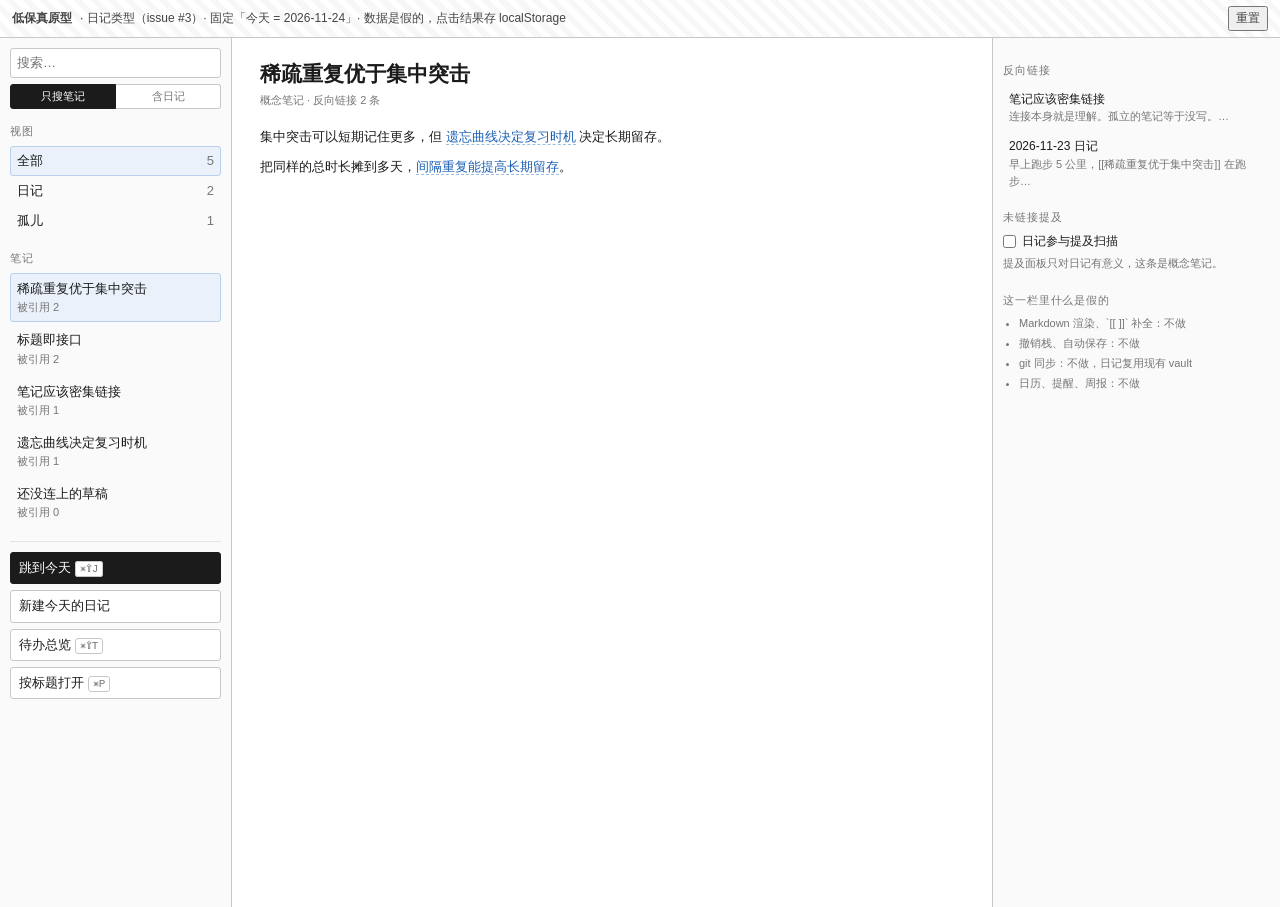
==== prototype/journal/index.html @ 6773c8c7 "prototype: 日记类型的低保真 Web 原型（issue #3） 三个文件 + 一份走查说明，纯静态、零依赖，用来在写 Swift 之前确认交互方向。  已经能点的： - 日记独立范围、今天跳" ====
<!DOCTYPE html>
<html lang="zh-CN">
<head>
<meta charset="utf-8">
<title>Silvics 日记 · 低保真原型</title>
<link rel="stylesheet" href="style.css">
</head>
<body>

<div class="banner">
  <strong>低保真原型</strong> · 日记类型（issue #3）· 固定「今天 = 2026-11-24」· 数据是假的，点击结果存 localStorage
  <button id="btn-reset" class="ghost">重置</button>
</div>

<div class="app">

  <!-- 左栏 -->
  <aside class="col col-left">
    <div class="search">
      <input id="search" type="text" placeholder="搜索…">
      <div class="seg" id="search-scope">
        <button data-scope="notes">只搜笔记</button>
        <button data-scope="all">含日记</button>
      </div>
    </div>

    <div class="group">
      <div class="group-title">视图</div>
      <button class="row" id="scope-all" data-scope="all">
        <span>全部</span><span class="num" id="count-all">0</span>
      </button>
      <button class="row" id="scope-journal" data-scope="journal">
        <span>日记</span><span class="num" id="count-journal">0</span>
      </button>
      <button class="row" id="scope-orphan" data-scope="orphan">
        <span>孤儿</span><span class="num" id="count-orphan">0</span>
      </button>
    </div>

    <div class="group grow">
      <div class="group-title" id="list-title">笔记</div>
      <div id="list" class="list"></div>
    </div>

    <div class="actions">
      <button id="btn-today" class="primary">跳到今天 <kbd>⌘⇧J</kbd></button>
      <button id="btn-new-today">新建今天的日记</button>
      <button id="btn-todos">待办总览 <kbd>⌘⇧T</kbd></button>
      <button id="btn-quickopen">按标题打开 <kbd>⌘P</kbd></button>
    </div>
  </aside>

  <!-- 中栏 -->
  <main class="col col-mid" id="editor"></main>

  <!-- 右栏 -->
  <aside class="col col-right">
    <div class="group">
      <div class="group-title">反向链接</div>
      <div id="backlinks" class="list small"></div>
    </div>

    <div class="group">
      <div class="group-title">未链接提及</div>
      <label class="switch">
        <input type="checkbox" id="toggle-journal-mentions">
        <span>日记参与提及扫描</span>
      </label>
      <div class="hint" id="mention-hint"></div>
      <div id="mentions" class="list small"></div>
    </div>

    <div class="group grow">
      <div class="group-title">这一栏里什么是假的</div>
      <ul class="fake">
        <li>Markdown 渲染、`[[ ]]` 补全：不做</li>
        <li>撤销栈、自动保存：不做</li>
        <li>git 同步：不做，日记复用现有 vault</li>
        <li>日历、提醒、周报：不做</li>
      </ul>
    </div>
  </aside>
</div>

<!-- 新建今天的日记 -->
<div class="overlay" id="modal-new" hidden>
  <div class="dialog">
    <h3>新建今天的日记 <span class="muted">2026-11-24</span></h3>

    <div class="field">
      <div class="field-label">模块（模板来自 vault/templates/）</div>
      <div id="module-picker" class="checks"></div>
    </div>

    <div class="field">
      <div class="field-label">承接预览</div>
      <div id="carry-preview" class="preview"></div>
    </div>

    <div class="dialog-actions">
      <button id="modal-new-cancel" class="ghost">取消</button>
      <button id="modal-new-confirm" class="primary">创建</button>
    </div>
  </div>
</div>

<!-- 待办总览 -->
<div class="overlay" id="modal-todos" hidden>
  <div class="dialog wide">
    <h3>待办总览 <span class="muted">跨全部日记聚合，取最近一天的状态</span></h3>
    <div id="todo-list" class="list"></div>
    <div class="dialog-actions">
      <button id="modal-todos-close" class="ghost">关闭</button>
    </div>
  </div>
</div>

<!-- 按标题打开 -->
<div class="overlay" id="modal-quick" hidden>
  <div class="dialog">
    <h3>按标题打开 <span class="muted">日记不在此列表</span></h3>
    <input id="quick-input" type="text" placeholder="输入标题…">
    <div id="quick-list" class="list"></div>
    <div class="dialog-actions">
      <button id="modal-quick-close" class="ghost">关闭</button>
    </div>
  </div>
</div>

<div id="toast" class="toast" hidden></div>

<script src="app.js"></script>
</body>
</html>
---- prototype/journal/style.css ----
/* 低保真线框：只用灰线、黑字、一个强调色。
   不模拟 macOS 观感，避免评审被"好不好看"带偏。 */

:root {
  --line: #c8c8c8;
  --line-soft: #e4e4e4;
  --ink: #1b1b1b;
  --muted: #767676;
  --bg: #ffffff;
  --panel: #fafafa;
  --accent: #1a5fb4;
  --warn: #a8590b;
  --ok: #2f6f3e;
}

* { box-sizing: border-box; }

html, body {
  margin: 0;
  height: 100%;
  color: var(--ink);
  background: var(--bg);
  font: 13px/1.55 -apple-system, "PingFang SC", "Helvetica Neue", sans-serif;
}

button { font: inherit; color: inherit; cursor: pointer; }
kbd {
  font: 11px/1 ui-monospace, monospace;
  border: 1px solid var(--line);
  border-radius: 3px;
  padding: 1px 4px;
  color: var(--muted);
  background: #fff;
}

/* 顶部说明条 */
.banner {
  display: flex;
  align-items: center;
  gap: 8px;
  padding: 6px 12px;
  border-bottom: 1px solid var(--line);
  background: repeating-linear-gradient(45deg, #fff, #fff 6px, #f7f7f7 6px, #f7f7f7 12px);
  font-size: 12px;
  color: #444;
}
.banner .ghost { margin-left: auto; }

/* 三栏 */
.app {
  display: grid;
  grid-template-columns: 232px minmax(0, 1fr) 288px;
  height: calc(100% - 31px);
}

.col {
  min-height: 0;
  overflow: auto;
  padding: 10px;
}
.col-left { border-right: 1px solid var(--line); background: var(--panel); }
.col-mid { padding: 22px 28px; }
.col-right { border-left: 1px solid var(--line); background: var(--panel); }

/* 左栏 */
.search input {
  width: 100%;
  padding: 4px 6px;
  border: 1px solid var(--line);
  border-radius: 3px;
  font: inherit;
}
.seg { display: flex; margin: 6px 0 0; }
.seg button {
  flex: 1;
  padding: 3px 0;
  border: 1px solid var(--line);
  background: #fff;
  font-size: 11px;
  color: var(--muted);
}
.seg button:first-child { border-radius: 3px 0 0 3px; }
.seg button:last-child { border-radius: 0 3px 3px 0; border-left: none; }
.seg button.on { background: var(--ink); color: #fff; border-color: var(--ink); }

.group { margin-top: 14px; }
.group.grow { flex: 1; }
.group-title {
  font-size: 11px;
  letter-spacing: .08em;
  text-transform: uppercase;
  color: var(--muted);
  margin-bottom: 6px;
}

.row {
  display: flex;
  justify-content: space-between;
  width: 100%;
  padding: 4px 6px;
  border: 1px solid transparent;
  border-radius: 3px;
  background: none;
  text-align: left;
}
.row:hover { border-color: var(--line-soft); }
.row.on { background: #eaf1fb; border-color: #b9d0ee; }
.num { color: var(--muted); font-variant-numeric: tabular-nums; }

.list { display: flex; flex-direction: column; gap: 2px; }
.list .item {
  display: block;
  width: 100%;
  padding: 5px 6px;
  border: 1px solid transparent;
  border-radius: 3px;
  background: none;
  text-align: left;
}
.list .item:hover { border-color: var(--line-soft); }
.list .item.on { border-color: #b9d0ee; background: #eaf1fb; }
.list .item .sub { display: block; color: var(--muted); font-size: 11px; }
.list.small .item { padding: 4px 5px; font-size: 12px; }

.list .item.journal .date { font-family: ui-monospace, monospace; }
.list .item .dot {
  display: inline-block;
  width: 5px; height: 5px;
  border-radius: 50%;
  background: var(--warn);
  margin-left: 6px;
  vertical-align: middle;
}

.actions {
  display: flex;
  flex-direction: column;
  gap: 6px;
  margin-top: 14px;
  padding-top: 10px;
  border-top: 1px solid var(--line-soft);
}
.actions button, .dialog-actions button {
  padding: 5px 8px;
  border: 1px solid var(--line);
  border-radius: 3px;
  background: #fff;
  text-align: left;
}
.actions button.primary, .dialog-actions button.primary {
  background: var(--ink);
  border-color: var(--ink);
  color: #fff;
}
.actions button.ghost, .dialog-actions button.ghost { color: var(--muted); }

/* 中栏：笔记 */
.note-head { margin-bottom: 18px; }
.note-head h1 { font-size: 21px; margin: 0 0 4px; line-height: 1.35; }
.note-meta { color: var(--muted); font-size: 11px; }
.note-body p { margin: 0 0 10px; max-width: 62ch; }
.wikilink { color: var(--accent); border-bottom: 1px dashed #9dbde3; cursor: pointer; }

/* 中栏：日记 */
.journal-head {
  display: flex;
  align-items: baseline;
  gap: 10px;
  padding-bottom: 10px;
  border-bottom: 1px solid var(--line);
  margin-bottom: 18px;
}
.journal-head h1 {
  font-size: 19px;
  margin: 0;
  font-family: ui-monospace, monospace;
}
.journal-head .wkd { color: var(--muted); }
.journal-head .tag {
  margin-left: auto;
  font-size: 11px;
  color: var(--muted);
  border: 1px dashed var(--line);
  padding: 2px 6px;
  border-radius: 3px;
}

.section { margin-bottom: 20px; }
.section h2 {
  font-size: 13px;
  margin: 0 0 6px;
  letter-spacing: .04em;
}
.section h2 .src { color: var(--warn); font-weight: normal; }
.section ul { list-style: none; margin: 0; padding: 0; }
.section li {
  display: flex;
  gap: 7px;
  align-items: flex-start;
  padding: 2px 4px;
  border: 1px solid transparent;
  border-radius: 3px;
}
.section li.hit { border-color: var(--accent); background: #eaf1fb; }
.section li input { margin-top: 3px; }
.section li.done .text { color: var(--muted); text-decoration: line-through; }
.section p { margin: 0 0 8px; max-width: 62ch; }

.composer {
  display: flex;
  gap: 6px;
  margin-top: 22px;
  padding-top: 14px;
  border-top: 1px dashed var(--line);
}
.composer input {
  flex: 1;
  padding: 5px 7px;
  border: 1px solid var(--line);
  border-radius: 3px;
  font: inherit;
}
.composer button { padding: 5px 10px; border: 1px solid var(--line); border-radius: 3px; background: #fff; }

.empty {
  border: 1px dashed var(--line);
  border-radius: 4px;
  padding: 26px;
  text-align: center;
  color: var(--muted);
  max-width: 420px;
  margin: 40px auto;
}
.empty button { margin-top: 10px; }

/* 右栏 */
.switch { display: flex; align-items: center; gap: 6px; font-size: 12px; }
.switch input { margin: 0; }
.hint { color: var(--muted); font-size: 11px; margin: 4px 0 6px; }
.fake { margin: 0; padding-left: 16px; color: var(--muted); font-size: 11px; }
.fake li { margin-bottom: 3px; }

.callout {
  border-left: 3px solid var(--warn);
  background: #fdf6ec;
  padding: 6px 8px;
  font-size: 11.5px;
  margin: 10px 0;
  color: #6b4410;
}

/* 弹层 */
.overlay {
  position: fixed;
  inset: 0;
  background: rgba(0, 0, 0, .28);
  display: flex;
  align-items: center;
  justify-content: center;
  z-index: 20;
}
.overlay[hidden] { display: none; }
.dialog {
  width: 440px;
  max-height: 78vh;
  overflow: auto;
  background: #fff;
  border: 1px solid var(--line);
  border-radius: 4px;
  padding: 16px;
}
.dialog.wide { width: 560px; }
.dialog h3 { margin: 0 0 12px; font-size: 15px; }
.dialog h3 .muted { color: var(--muted); font-weight: normal; font-size: 12px; }
.dialog input[type=text] {
  width: 100%;
  padding: 5px 7px;
  border: 1px solid var(--line);
  border-radius: 3px;
  font: inherit;
  margin-bottom: 8px;
}
.field { margin-bottom: 14px; }
.field-label { font-size: 11px; color: var(--muted); margin-bottom: 5px; }
.checks { display: flex; flex-direction: column; gap: 3px; }
.checks label { display: flex; gap: 6px; align-items: center; }
.preview {
  border: 1px dashed var(--line);
  border-radius: 3px;
  padding: 8px;
  font-size: 12px;
  background: #fcfcfc;
  white-space: pre-wrap;
}
.dialog-actions { display: flex; justify-content: flex-end; gap: 8px; margin-top: 14px; }

/* 提示 */
.toast {
  position: fixed;
  left: 50%;
  bottom: 26px;
  transform: translateX(-50%);
  background: var(--ink);
  color: #fff;
  padding: 7px 12px;
  border-radius: 4px;
  font-size: 12px;
  z-index: 30;
  max-width: 70vw;
}
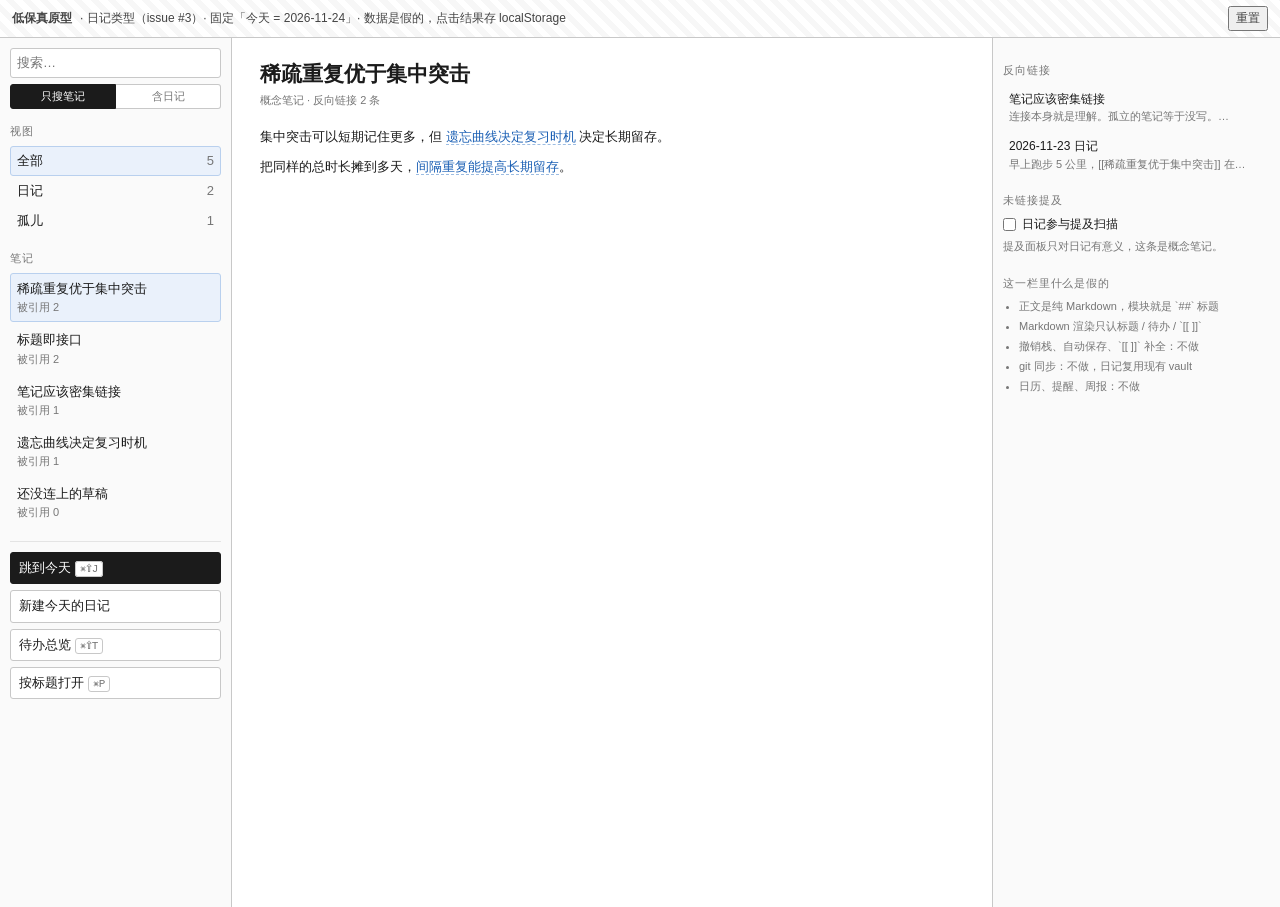
==== commit bff7f79d: "prototype: 日记改成「一份 Markdown 文本」，修掉模块里加不进内容的问题 v1 把日记做成了结构化字段（sections[].items[] + paras[]），模板段落是固定槽位" ====
--- a/prototype/journal/index.html
+++ b/prototype/journal/index.html
@@ -73,8 +73,9 @@
     <div class="group grow">
       <div class="group-title">这一栏里什么是假的</div>
       <ul class="fake">
-        <li>Markdown 渲染、`[[ ]]` 补全：不做</li>
-        <li>撤销栈、自动保存：不做</li>
+        <li>正文是纯 Markdown，模块就是 `##` 标题</li>
+        <li>Markdown 渲染只认标题 / 待办 / `[[ ]]`</li>
+        <li>撤销栈、自动保存、`[[ ]]` 补全：不做</li>
         <li>git 同步：不做，日记复用现有 vault</li>
         <li>日历、提醒、周报：不做</li>
       </ul>
--- a/prototype/journal/style.css
+++ b/prototype/journal/style.css
@@ -308,3 +308,61 @@
   z-index: 30;
   max-width: 70vw;
 }
+
+/* ---------- v2：单栏，源码 / 预览可切换 ---------- */
+
+.editor-bar {
+  display: flex;
+  align-items: center;
+  gap: 10px;
+  margin-bottom: 10px;
+  padding-bottom: 8px;
+  border-bottom: 1px solid var(--line-soft);
+}
+.editor-bar .seg { margin: 0; width: 132px; }
+.editor-bar button.ghost {
+  padding: 3px 8px;
+  border: 1px solid var(--line);
+  border-radius: 3px;
+  background: #fff;
+  font-size: 12px;
+}
+.editor-bar .caret-info { color: var(--muted); font-size: 11px; margin-left: auto; }
+
+/* 源码：日记正文就是一份 Markdown 纯文本 */
+#journal-src {
+  width: 100%;
+  min-height: 420px;
+  padding: 10px 12px;
+  border: 1px solid var(--line);
+  border-radius: 4px;
+  background: #fcfcfc;
+  font: 12.5px/1.7 ui-monospace, "SF Mono", Menlo, monospace;
+  color: var(--ink);
+  resize: vertical;
+  tab-size: 2;
+}
+
+/* 预览：同一份文本的渲染视图 */
+.preview-body { max-width: 68ch; }
+.preview-body h1, .preview-body h2, .preview-body h3 {
+  margin: 18px 0 6px;
+  font-size: 14px;
+}
+.preview-body h1 { font-size: 17px; }
+.preview-body h2 { font-size: 14px; }
+.preview-body h3 { font-size: 13px; color: var(--muted); }
+.preview-body h2 .src { color: var(--warn); font-weight: normal; }
+.preview-body p { margin: 0 0 10px; }
+.preview-body ul.todo { list-style: none; margin: 0 0 10px; padding: 0; }
+.preview-body ul.todo li {
+  display: flex;
+  gap: 7px;
+  align-items: flex-start;
+  padding: 2px 4px;
+  border: 1px solid transparent;
+  border-radius: 3px;
+}
+.preview-body ul.todo li.hit { border-color: var(--accent); background: #eaf1fb; }
+.preview-body ul.todo li.done span { color: var(--muted); text-decoration: line-through; }
+.preview-body ul.todo input { margin-top: 3px; }
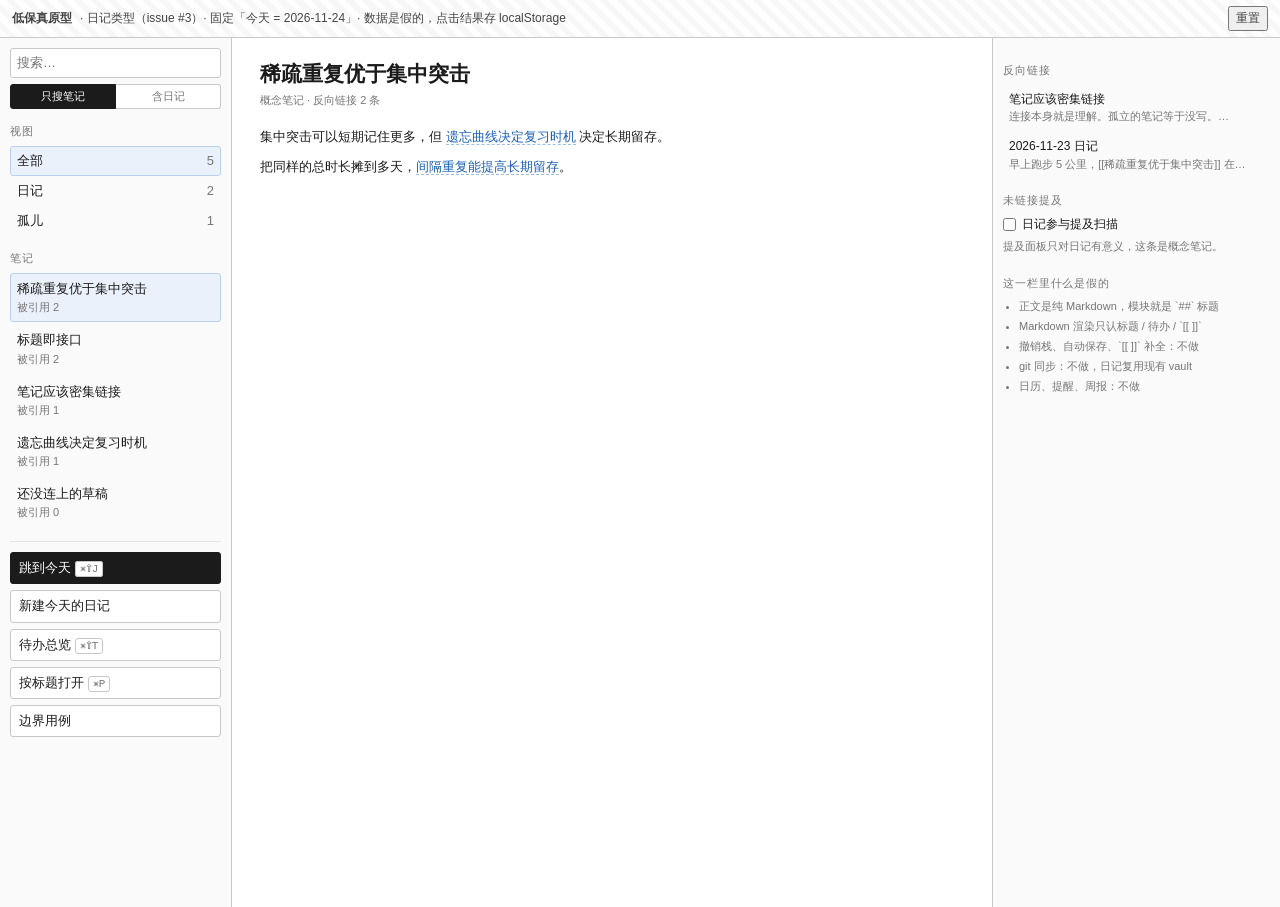
==== commit e5b3fcf3: "prototype: 日记编辑器改成 Typora 式混合模式，边界用例可一键跑 编辑层重做： - 文本是唯一真相，DOM 只是投影。只有光标所在行是真 contenteditable（显示原始 Ma" ====
--- a/prototype/journal/index.html
+++ b/prototype/journal/index.html
@@ -47,6 +47,7 @@
       <button id="btn-new-today">新建今天的日记</button>
       <button id="btn-todos">待办总览 <kbd>⌘⇧T</kbd></button>
       <button id="btn-quickopen">按标题打开 <kbd>⌘P</kbd></button>
+      <button id="btn-tests">边界用例 <span class="num" id="test-badge"></span></button>
     </div>
   </aside>
 
@@ -128,8 +129,29 @@
   </div>
 </div>
 
+<!-- 边界用例 -->
+<div class="overlay" id="modal-tests" hidden>
+  <div class="dialog wide">
+    <h3>边界用例 <span class="muted" id="test-summary"></span></h3>
+    <table class="tests">
+      <thead>
+        <tr><th>编号</th><th>用例</th><th>结果</th><th>说明</th></tr>
+      </thead>
+      <tbody id="test-body"></tbody>
+    </table>
+    <div class="manual">
+      <div class="field-label">需要人工在真机上确认（原型跑不了）</div>
+      <ul id="test-manual"></ul>
+    </div>
+    <div class="dialog-actions">
+      <button id="modal-tests-close" class="ghost">关闭</button>
+    </div>
+  </div>
+</div>
+
 <div id="toast" class="toast" hidden></div>
 
 <script src="app.js"></script>
+<script src="edgecases.js"></script>
 </body>
 </html>
--- a/prototype/journal/style.css
+++ b/prototype/journal/style.css
@@ -366,3 +366,81 @@
 .preview-body ul.todo li.hit { border-color: var(--accent); background: #eaf1fb; }
 .preview-body ul.todo li.done span { color: var(--muted); text-decoration: line-through; }
 .preview-body ul.todo input { margin-top: 3px; }
+
+/* ---------- v3：混合模式编辑器 ---------- */
+
+.doc {
+  border: 1px solid var(--line);
+  border-radius: 4px;
+  padding: 10px 12px;
+  min-height: 320px;
+  background: #fcfcfc;
+}
+.doc .line {
+  min-height: 1.55em;
+  padding: 1px 2px;
+  border: 1px solid transparent;
+  border-radius: 3px;
+  white-space: pre-wrap;
+  word-break: break-word;
+  cursor: text;
+}
+.doc .line:hover { border-color: var(--line-soft); }
+.doc .line.active {
+  border-color: #b9d0ee;
+  background: #fff;
+  outline: none;
+  font: 12.5px/1.6 ui-monospace, "SF Mono", Menlo, monospace;
+}
+.doc .line.h1 { font-size: 19px; font-weight: 600; margin: 10px 0 4px; }
+.doc .line.h2 { font-size: 15px; font-weight: 600; margin: 12px 0 4px; }
+.doc .line.h3 { font-size: 13.5px; font-weight: 600; color: #333; margin: 8px 0 3px; }
+.doc .line.code {
+  font: 12px/1.6 ui-monospace, monospace;
+  background: #f2f2f2;
+  color: #444;
+}
+.doc .line.todo { display: flex; gap: 7px; align-items: flex-start; }
+.doc .line.todo.done .todo-text { color: var(--muted); text-decoration: line-through; }
+.doc .line.hit { border-color: var(--accent); background: #eaf1fb; }
+.doc .line strong { font-weight: 700; }
+.doc .line em { font-style: italic; }
+.doc .line code {
+  font: 11.5px ui-monospace, monospace;
+  background: #efefef;
+  border-radius: 2px;
+  padding: 0 3px;
+}
+.todo-box {
+  display: inline-block;
+  width: 11px; height: 11px;
+  margin-top: 4px;
+  border: 1px solid #999;
+  border-radius: 2px;
+  cursor: pointer;
+  flex: 0 0 auto;
+}
+.todo-box.on { background: var(--ink); border-color: var(--ink); }
+.zws { display: inline-block; }
+.hint.tiny { margin-top: 6px; }
+
+/* 测试面板 */
+.tests { width: 100%; border-collapse: collapse; font-size: 12px; }
+.tests th, .tests td {
+  border-bottom: 1px solid var(--line-soft);
+  padding: 4px 6px;
+  text-align: left;
+  vertical-align: top;
+}
+.tests th { color: var(--muted); font-weight: 500; font-size: 11px; }
+.tests td.id { font-family: ui-monospace, monospace; color: var(--muted); white-space: nowrap; }
+.tests tr.fail td { background: #fdf0f0; }
+.tests td.verdict { white-space: nowrap; }
+.tests tr.pass td.verdict { color: var(--ok); }
+.tests tr.fail td.verdict { color: #b3261e; }
+.tests td.detail { color: #8a3b12; font-size: 11px; }
+.manual { margin-top: 14px; }
+.manual ul { margin: 6px 0 0; padding-left: 18px; color: var(--muted); font-size: 11.5px; }
+.manual li { margin-bottom: 4px; }
+#test-summary.pass { color: var(--ok); }
+#test-summary.fail { color: #b3261e; }
